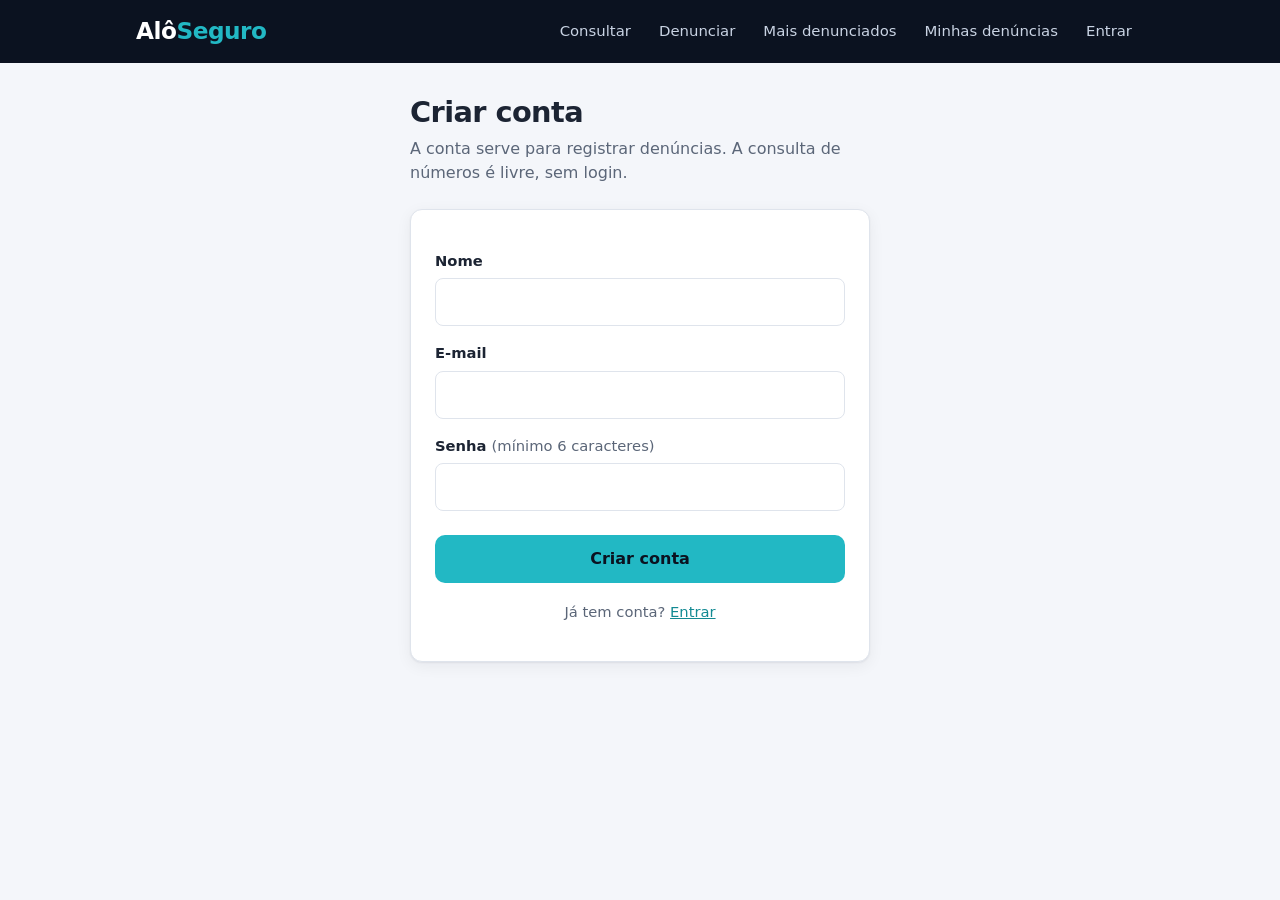
==== backend/src/main/resources/static/cadastro.html @ fbc8bd16 "Estrutura inicial do projeto AlôSeguro Estrutura inicial do projeto AlôSeguro (API, site, app Androi" ====
<!doctype html>
<html lang="pt-BR">
<head>
    <meta charset="utf-8">
    <meta name="viewport" content="width=device-width, initial-scale=1">
    <title>AlôSeguro — Criar conta</title>
    <link rel="stylesheet" href="css/estilo.css">
</head>
<body>
<header id="topo"></header>

<main>
    <div class="estreito">
        <h1>Criar conta</h1>
        <p class="subtitulo">A conta serve para registrar denúncias. A consulta de números é livre, sem login.</p>

        <form class="cartao" id="form-cadastro" novalidate>
            <label for="nome">Nome</label>
            <input id="nome" autocomplete="name" maxlength="100" required>

            <label for="email">E-mail</label>
            <input id="email" type="email" autocomplete="email" maxlength="150" required>

            <label for="senha">Senha <span class="opcional">(mínimo 6 caracteres)</span></label>
            <input id="senha" type="password" autocomplete="new-password" minlength="6" maxlength="72" required>

            <div id="aviso" class="aviso" hidden></div>

            <button class="botao largo" type="submit" id="botao">Criar conta</button>

            <p class="rodape-form">Já tem conta? <a href="entrar.html">Entrar</a></p>
        </form>
    </div>
</main>

<script src="js/app.js"></script>
<script>
    document.getElementById('form-cadastro').addEventListener('submit', async evento => {
        evento.preventDefault();
        const aviso = document.getElementById('aviso');
        const botao = document.getElementById('botao');
        aviso.hidden = true;
        botao.disabled = true;

        try {
            const resposta = await chamarApi('/auth/cadastro', {
                method: 'POST',
                body: JSON.stringify({
                    nome: document.getElementById('nome').value,
                    email: document.getElementById('email').value,
                    senha: document.getElementById('senha').value
                })
            });
            Sessao.salvar(resposta);
            location.href = parametro('voltar') || 'index.html';
        } catch (erro) {
            mostrarErro(aviso, erro);
            botao.disabled = false;
        }
    });
</script>
</body>
</html>
---- backend/src/main/resources/static/css/estilo.css ----
:root {
    --azul-escuro: #0b1220;
    --azul-medio: #16233b;
    --ciano: #22b8c4;
    --ciano-escuro: #138a93;
    --texto: #1c2433;
    --texto-suave: #5b6678;
    --borda: #dfe4ec;
    --fundo: #f4f6fa;
    --branco: #ffffff;

    --risco-sem: #64748b;
    --risco-baixo: #1f9d55;
    --risco-atencao: #d98a00;
    --risco-alto: #d6453d;
    --risco-oficial: #2f6fd6;

    --raio: 12px;
    --sombra: 0 1px 2px rgba(16, 24, 40, .06), 0 4px 16px rgba(16, 24, 40, .06);
}

* { box-sizing: border-box; }

body {
    margin: 0;
    font-family: system-ui, -apple-system, "Segoe UI", Roboto, "Helvetica Neue", Arial, sans-serif;
    color: var(--texto);
    background: var(--fundo);
    line-height: 1.5;
}

a { color: var(--ciano-escuro); }

/* ---------------------------------------------------------------- topo */

.topo {
    background: var(--azul-escuro);
    color: var(--branco);
}

.topo-conteudo {
    max-width: 1040px;
    margin: 0 auto;
    padding: 14px 16px;
    display: flex;
    align-items: center;
    justify-content: space-between;
    gap: 16px;
    flex-wrap: wrap;
}

.logo {
    font-size: 1.45rem;
    font-weight: 800;
    letter-spacing: -.02em;
    color: var(--branco);
    text-decoration: none;
}

.logo span { color: var(--ciano); }

.menu {
    display: flex;
    gap: 4px;
    flex-wrap: wrap;
    align-items: center;
}

.menu a, .menu button {
    color: #c9d3e3;
    text-decoration: none;
    font: inherit;
    font-size: .93rem;
    padding: 6px 12px;
    border-radius: 8px;
    background: none;
    border: none;
    cursor: pointer;
}

.menu a:hover, .menu button:hover { background: var(--azul-medio); color: var(--branco); }
.menu a.ativo { color: var(--branco); background: var(--azul-medio); }
.menu .usuario { color: #8fa0bb; font-size: .85rem; padding: 6px 4px 6px 12px; }

/* ---------------------------------------------------------------- estrutura */

main {
    max-width: 1040px;
    margin: 0 auto;
    padding: 32px 16px 64px;
}

.estreito { max-width: 460px; margin: 0 auto; }
.medio { max-width: 720px; margin: 0 auto; }

h1 { font-size: 1.8rem; line-height: 1.2; margin: 0 0 8px; letter-spacing: -.02em; }
h2 { font-size: 1.2rem; margin: 0 0 12px; }
.subtitulo { color: var(--texto-suave); margin: 0 0 24px; }

.cartao {
    background: var(--branco);
    border: 1px solid var(--borda);
    border-radius: var(--raio);
    box-shadow: var(--sombra);
    padding: 24px;
}

/* ---------------------------------------------------------------- hero da consulta */

.hero {
    background: linear-gradient(160deg, var(--azul-escuro), #13284a);
    color: var(--branco);
    border-radius: 16px;
    padding: 40px 32px;
    margin-bottom: 28px;
}

.hero h1 { font-size: 2.1rem; max-width: 620px; }
.hero p { color: #b8c4d8; max-width: 560px; margin: 0 0 24px; }

.busca {
    display: flex;
    gap: 10px;
    max-width: 560px;
}

.busca input {
    flex: 1;
    min-width: 0;
    font-size: 1.15rem;
    padding: 14px 16px;
    border-radius: 10px;
    border: 2px solid transparent;
    outline: none;
}

.busca input:focus { border-color: var(--ciano); }

.exemplos { font-size: .85rem; color: #8fa0bb; margin-top: 12px; }
.exemplos button {
    background: rgba(255, 255, 255, .08);
    color: #d8e1ef;
    border: 1px solid rgba(255, 255, 255, .15);
    border-radius: 20px;
    padding: 3px 10px;
    margin: 4px 4px 0 0;
    font: inherit;
    font-size: .82rem;
    cursor: pointer;
}
.exemplos button:hover { background: rgba(255, 255, 255, .16); }

/* ---------------------------------------------------------------- formulários */

label { display: block; font-weight: 600; font-size: .92rem; margin: 16px 0 6px; }
label .opcional { font-weight: 400; color: var(--texto-suave); }

input, select, textarea {
    width: 100%;
    font: inherit;
    padding: 11px 12px;
    border: 1px solid var(--borda);
    border-radius: 8px;
    background: var(--branco);
    color: var(--texto);
}

input:focus, select:focus, textarea:focus {
    outline: 2px solid var(--ciano);
    outline-offset: -1px;
    border-color: transparent;
}

textarea { resize: vertical; min-height: 96px; }

.botao {
    display: inline-block;
    background: var(--ciano);
    color: var(--azul-escuro);
    font: inherit;
    font-weight: 700;
    border: none;
    border-radius: 10px;
    padding: 12px 22px;
    cursor: pointer;
    text-decoration: none;
    white-space: nowrap;
}

.botao:hover { background: #3ccbd6; }
.botao:disabled { opacity: .6; cursor: wait; }
.botao.largo { width: 100%; margin-top: 24px; }
.botao.secundario { background: var(--azul-escuro); color: var(--branco); }
.botao.secundario:hover { background: var(--azul-medio); }

.rodape-form { text-align: center; margin-top: 18px; font-size: .92rem; color: var(--texto-suave); }

.aviso {
    border-radius: 8px;
    padding: 12px 14px;
    margin-top: 16px;
    font-size: .93rem;
}
.aviso.erro { background: #fdecea; color: #a1281f; }
.aviso.sucesso { background: #e7f6ee; color: #146b3a; }
.aviso[hidden] { display: none; }
.aviso ul { margin: 6px 0 0; padding-left: 18px; }

/* ---------------------------------------------------------------- resultado da consulta */

.resultado { margin-bottom: 28px; }
.resultado[hidden] { display: none; }

.resultado-topo {
    display: flex;
    justify-content: space-between;
    align-items: flex-start;
    gap: 16px;
    flex-wrap: wrap;
}

.numero-consultado { font-size: 1.6rem; font-weight: 800; letter-spacing: -.01em; }
.tipo-linha { color: var(--texto-suave); font-size: .9rem; }

.selo {
    display: inline-block;
    font-weight: 800;
    font-size: .85rem;
    letter-spacing: .04em;
    text-transform: uppercase;
    padding: 6px 14px;
    border-radius: 20px;
    color: var(--branco);
}

.nivel-SEM_REGISTROS { --cor-nivel: var(--risco-sem); }
.nivel-BAIXO { --cor-nivel: var(--risco-baixo); }
.nivel-ATENCAO { --cor-nivel: var(--risco-atencao); }
.nivel-ALTO { --cor-nivel: var(--risco-alto); }
.nivel-CENTRAL_OFICIAL { --cor-nivel: var(--risco-oficial); }

.resultado.cartao { border-top: 5px solid var(--cor-nivel); }
.selo { background: var(--cor-nivel); }

.barra-score { margin: 20px 0 6px; }
.barra-score .trilho { height: 10px; background: #e9edf3; border-radius: 6px; overflow: hidden; }
.barra-score .preenchido { height: 100%; background: var(--cor-nivel); border-radius: 6px; transition: width .5s ease; }
.barra-score .legenda { display: flex; justify-content: space-between; font-size: .82rem; color: var(--texto-suave); margin-top: 4px; }

.mensagem-risco { font-size: 1.05rem; font-weight: 600; margin: 16px 0; }

.motivos { margin: 0; padding-left: 20px; color: var(--texto-suave); }
.motivos li { margin-bottom: 4px; }

.numeros-resumo {
    display: grid;
    grid-template-columns: repeat(3, 1fr);
    gap: 12px;
    margin-top: 20px;
}

.numeros-resumo div { background: var(--fundo); border-radius: 8px; padding: 12px; text-align: center; }
.numeros-resumo strong { display: block; font-size: 1.5rem; }
.numeros-resumo span { font-size: .8rem; color: var(--texto-suave); }

.acoes-resultado { margin-top: 20px; display: flex; gap: 10px; flex-wrap: wrap; }

/* ---------------------------------------------------------------- dicas */

.dicas { display: grid; grid-template-columns: repeat(3, 1fr); gap: 16px; }
.dicas .cartao { padding: 20px; }
.dicas h3 { font-size: 1rem; margin: 0 0 6px; }
.dicas p { margin: 0; color: var(--texto-suave); font-size: .93rem; }
.dicas .icone { font-size: 1.4rem; margin-bottom: 6px; }

/* ---------------------------------------------------------------- tabelas e listas */

.tabela { width: 100%; border-collapse: collapse; }
.tabela th, .tabela td { text-align: left; padding: 12px 10px; border-bottom: 1px solid var(--borda); }
.tabela th { font-size: .8rem; text-transform: uppercase; letter-spacing: .04em; color: var(--texto-suave); }
.tabela td.posicao { font-weight: 800; color: var(--ciano-escuro); width: 40px; }
.tabela .total { font-weight: 700; }

.lista-denuncias { list-style: none; margin: 0; padding: 0; }
.lista-denuncias li { border-bottom: 1px solid var(--borda); padding: 16px 0; }
.lista-denuncias li:last-child { border-bottom: none; }
.lista-denuncias .linha1 { display: flex; justify-content: space-between; gap: 12px; flex-wrap: wrap; }
.lista-denuncias .num { font-weight: 700; }
.lista-denuncias .data { color: var(--texto-suave); font-size: .85rem; }
.lista-denuncias .etiqueta {
    display: inline-block; background: #e6f6f8; color: var(--ciano-escuro);
    font-size: .8rem; font-weight: 600; padding: 2px 10px; border-radius: 12px; margin: 6px 6px 0 0;
}
.lista-denuncias p { margin: 6px 0 0; color: var(--texto-suave); font-size: .93rem; }

.vazio { text-align: center; color: var(--texto-suave); padding: 24px 0; }

.rodape-site { text-align: center; font-size: .8rem; color: var(--texto-suave); padding: 0 16px 32px; }

/* ---------------------------------------------------------------- celular */

@media (max-width: 720px) {
    .hero { padding: 28px 20px; }
    .hero h1 { font-size: 1.6rem; }
    .busca { flex-direction: column; }
    .dicas { grid-template-columns: 1fr; }
    .numeros-resumo { grid-template-columns: 1fr 1fr 1fr; gap: 8px; }
    .numeros-resumo strong { font-size: 1.2rem; }
    .cartao { padding: 18px; }
}
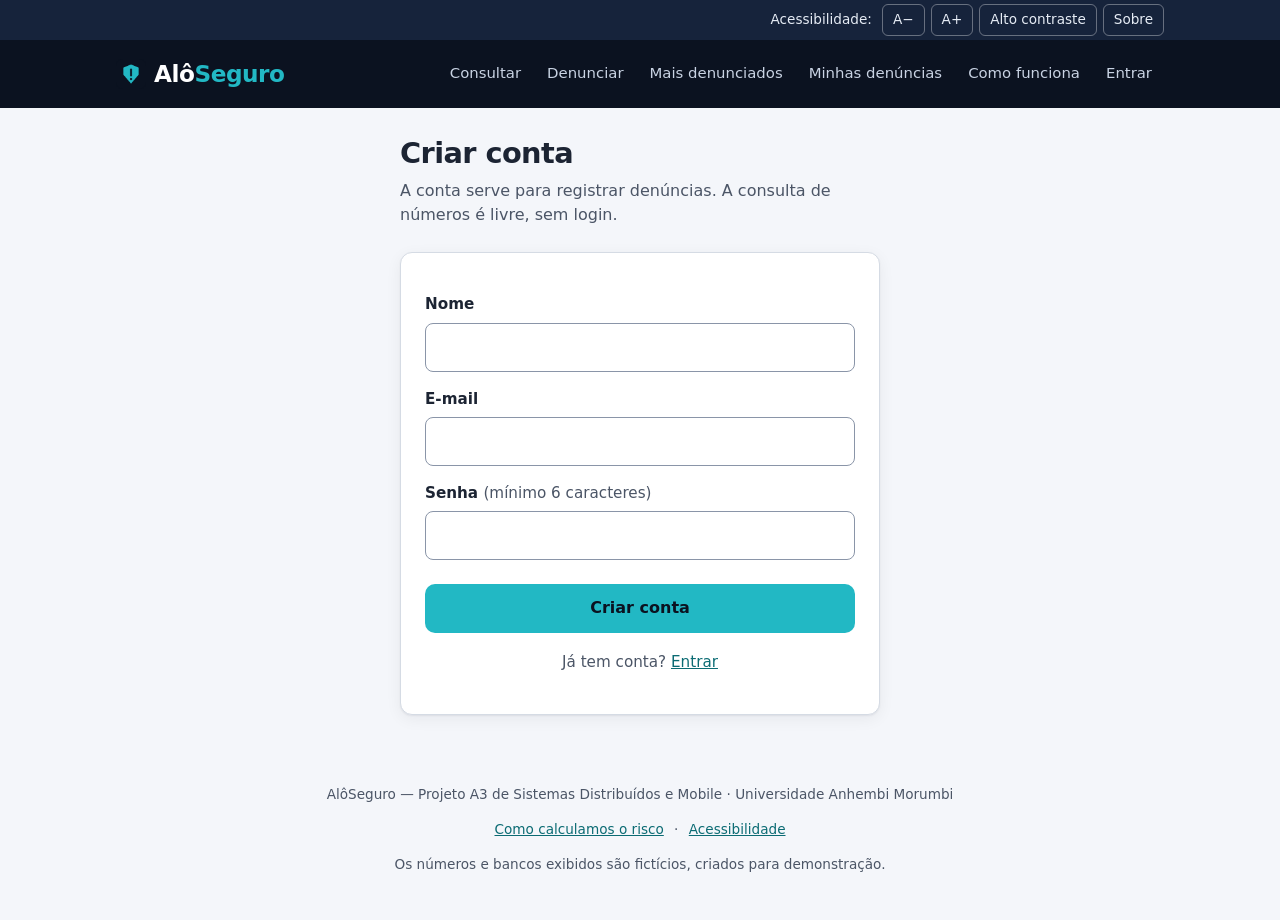
==== commit 0dacb3e1: "Ajuste no Back Ajuste no Back" ====
--- a/backend/src/main/resources/static/cadastro.html
+++ b/backend/src/main/resources/static/cadastro.html
@@ -4,12 +4,15 @@
     <meta charset="utf-8">
     <meta name="viewport" content="width=device-width, initial-scale=1">
     <title>AlôSeguro — Criar conta</title>
+    <meta name="theme-color" content="#0b1220">
+    <link rel="manifest" href="manifest.json">
+    <link rel="icon" href="icones/icone-192.png">
     <link rel="stylesheet" href="css/estilo.css">
 </head>
 <body>
 <header id="topo"></header>
 
-<main>
+<main id="conteudo" tabindex="-1">
     <div class="estreito">
         <h1>Criar conta</h1>
         <p class="subtitulo">A conta serve para registrar denúncias. A consulta de números é livre, sem login.</p>
@@ -32,6 +35,8 @@
         </form>
     </div>
 </main>
+
+<footer id="rodape"></footer>
 
 <script src="js/app.js"></script>
 <script>
--- a/backend/src/main/resources/static/css/estilo.css
+++ b/backend/src/main/resources/static/css/estilo.css
@@ -1,100 +1,207 @@
+/*
+ * AlôSeguro — estilos do site
+ * Paleta com contraste verificado (WCAG 2.1 nível AA: no mínimo 4,5:1 para texto).
+ * Os tamanhos usam rem: o botão "A+" aumenta a fonte da raiz e o site inteiro acompanha.
+ */
 :root {
-    --azul-escuro: #0b1220;
+    --azul-escuro: #0b1220;      /* confiança, institucional */
     --azul-medio: #16233b;
-    --ciano: #22b8c4;
-    --ciano-escuro: #138a93;
-    --texto: #1c2433;
-    --texto-suave: #5b6678;
-    --borda: #dfe4ec;
+    --ciano: #22b8c4;            /* ação e destaque (sempre sobre azul-escuro ou com texto escuro) */
+    --link: #0b6b73;             /* ciano escurecido para texto sobre branco: 6,2:1 */
+    --texto: #1c2433;            /* 15,6:1 sobre branco */
+    --texto-suave: #4b5566;      /* 7,5:1 sobre branco */
+    --borda: #d5dbe4;
     --fundo: #f4f6fa;
     --branco: #ffffff;
-
-    --risco-sem: #64748b;
-    --risco-baixo: #1f9d55;
-    --risco-atencao: #d98a00;
-    --risco-alto: #d6453d;
-    --risco-oficial: #2f6fd6;
+    --foco: #ffb000;
+
+    /* níveis de risco: todos com texto branco acima de 5:1 */
+    --risco-sem: #586377;
+    --risco-baixo: #157a43;
+    --risco-atencao: #9a5b00;
+    --risco-alto: #c0352d;
+    --risco-oficial: #2559b8;
 
     --raio: 12px;
     --sombra: 0 1px 2px rgba(16, 24, 40, .06), 0 4px 16px rgba(16, 24, 40, .06);
 }
 
+/* ------------------------------------------------------------------ alto contraste */
+html.alto-contraste {
+    --azul-escuro: #000000;
+    --azul-medio: #1a1a1a;
+    --ciano: #ffd400;
+    --link: #ffd400;
+    --texto: #ffffff;
+    --texto-suave: #ffffff;
+    --borda: #ffffff;
+    --fundo: #000000;
+    --branco: #000000;
+    --risco-sem: #000000;
+    --risco-baixo: #000000;
+    --risco-atencao: #000000;
+    --risco-alto: #000000;
+    --risco-oficial: #000000;
+    --sombra: none;
+}
+html.alto-contraste .selo, html.alto-contraste .barra .preenchido { border: 2px solid #ffffff; }
+html.alto-contraste .barra .preenchido { background: #ffd400 !important; }
+html.alto-contraste .hero, html.alto-contraste .topo { border-bottom: 2px solid #ffffff; }
+html.alto-contraste .botao { color: #000000; }
+html.alto-contraste .botao.secundario { background: #000000; color: #ffd400; border: 2px solid #ffd400; }
+html.alto-contraste img.ilustracao { filter: grayscale(1) contrast(1.4); }
+
 * { box-sizing: border-box; }
+
+html { font-size: 100%; }
+html.fonte-1 { font-size: 112.5%; }
+html.fonte-2 { font-size: 125%; }
+html.fonte-3 { font-size: 137.5%; }
 
 body {
     margin: 0;
     font-family: system-ui, -apple-system, "Segoe UI", Roboto, "Helvetica Neue", Arial, sans-serif;
     color: var(--texto);
     background: var(--fundo);
-    line-height: 1.5;
-}
-
-a { color: var(--ciano-escuro); }
-
-/* ---------------------------------------------------------------- topo */
-
-.topo {
-    background: var(--azul-escuro);
-    color: var(--branco);
-}
-
+    line-height: 1.55;
+    -webkit-text-size-adjust: 100%;
+}
+
+a { color: var(--link); }
+
+/* Foco sempre visível para quem navega pelo teclado */
+:focus-visible {
+    outline: 3px solid var(--foco);
+    outline-offset: 2px;
+    border-radius: 4px;
+}
+
+.pular-conteudo {
+    position: absolute;
+    left: 8px;
+    top: -60px;
+    z-index: 100;
+    background: var(--foco);
+    color: #000;
+    padding: 10px 16px;
+    border-radius: 8px;
+    font-weight: 700;
+    text-decoration: none;
+}
+.pular-conteudo:focus { top: 8px; }
+
+/* regiões que recebem foco só por script (não são clicáveis) não precisam de contorno */
+[tabindex="-1"]:focus { outline: none; }
+
+.sr-only {
+    position: absolute !important;
+    width: 1px; height: 1px;
+    padding: 0; margin: -1px;
+    overflow: hidden; clip: rect(0, 0, 0, 0);
+    white-space: nowrap; border: 0;
+}
+
+@media (prefers-reduced-motion: reduce) {
+    *, *::before, *::after { transition: none !important; animation: none !important; scroll-behavior: auto !important; }
+}
+
+/* ------------------------------------------------------------------ barra de acessibilidade */
+.barra-acessibilidade {
+    background: var(--azul-medio);
+    color: #e6ecf5;
+    font-size: .85rem;
+}
+.barra-acessibilidade .conteudo {
+    max-width: 1080px;
+    margin: 0 auto;
+    padding: 4px 16px;
+    display: flex;
+    justify-content: flex-end;
+    align-items: center;
+    gap: 6px;
+    flex-wrap: wrap;
+}
+.barra-acessibilidade span { margin-right: 4px; }
+.barra-acessibilidade button, .barra-acessibilidade a {
+    background: transparent;
+    color: #e6ecf5;
+    border: 1px solid rgba(255, 255, 255, .35);
+    border-radius: 6px;
+    padding: 2px 10px;
+    font: inherit;
+    cursor: pointer;
+    min-height: 32px;
+    text-decoration: none;
+    display: inline-flex;
+    align-items: center;
+}
+.barra-acessibilidade button[aria-pressed="true"] { background: var(--ciano); color: #000; border-color: var(--ciano); }
+
+/* ------------------------------------------------------------------ topo */
+.topo { background: var(--azul-escuro); color: #ffffff; }
 .topo-conteudo {
-    max-width: 1040px;
+    max-width: 1080px;
     margin: 0 auto;
-    padding: 14px 16px;
+    padding: 12px 16px;
     display: flex;
     align-items: center;
     justify-content: space-between;
     gap: 16px;
-    flex-wrap: wrap;
-}
-
+}
 .logo {
     font-size: 1.45rem;
     font-weight: 800;
     letter-spacing: -.02em;
-    color: var(--branco);
+    color: #ffffff;
     text-decoration: none;
-}
-
-.logo span { color: var(--ciano); }
-
-.menu {
-    display: flex;
-    gap: 4px;
-    flex-wrap: wrap;
-    align-items: center;
-}
-
+    display: inline-flex;
+    align-items: center;
+    gap: 8px;
+}
+.logo img { width: 30px; height: 30px; }
+.logo .marca { color: #ffffff; }
+.logo .marca span { color: var(--ciano); }
+
+.menu { display: flex; gap: 2px; align-items: center; flex-wrap: wrap; }
 .menu a, .menu button {
     color: #c9d3e3;
     text-decoration: none;
     font: inherit;
     font-size: .93rem;
-    padding: 6px 12px;
+    padding: 8px 12px;
     border-radius: 8px;
     background: none;
     border: none;
     cursor: pointer;
-}
-
-.menu a:hover, .menu button:hover { background: var(--azul-medio); color: var(--branco); }
-.menu a.ativo { color: var(--branco); background: var(--azul-medio); }
-.menu .usuario { color: #8fa0bb; font-size: .85rem; padding: 6px 4px 6px 12px; }
-
-/* ---------------------------------------------------------------- estrutura */
-
-main {
-    max-width: 1040px;
-    margin: 0 auto;
-    padding: 32px 16px 64px;
-}
-
-.estreito { max-width: 460px; margin: 0 auto; }
-.medio { max-width: 720px; margin: 0 auto; }
+    min-height: 44px;
+    display: inline-flex;
+    align-items: center;
+}
+.menu a:hover, .menu button:hover { background: var(--azul-medio); color: #ffffff; }
+.menu a[aria-current="page"] { color: #ffffff; background: var(--azul-medio); box-shadow: inset 0 -3px 0 var(--ciano); }
+.menu .usuario { color: #b9c5d8; font-size: .85rem; padding: 8px 4px 8px 12px; }
+
+.botao-menu {
+    display: none;
+    background: none;
+    border: 1px solid rgba(255, 255, 255, .35);
+    color: #ffffff;
+    border-radius: 8px;
+    min-width: 48px;
+    min-height: 44px;
+    font: inherit;
+    font-size: 1.1rem;
+    cursor: pointer;
+}
+
+/* ------------------------------------------------------------------ estrutura */
+main { max-width: 1080px; margin: 0 auto; padding: 28px 16px 56px; }
+.estreito { max-width: 480px; margin: 0 auto; }
+.medio { max-width: 760px; margin: 0 auto; }
 
 h1 { font-size: 1.8rem; line-height: 1.2; margin: 0 0 8px; letter-spacing: -.02em; }
-h2 { font-size: 1.2rem; margin: 0 0 12px; }
+h2 { font-size: 1.25rem; margin: 0 0 12px; }
+h3, .h3 { font-size: 1.05rem; margin: 0 0 6px; }
 .subtitulo { color: var(--texto-suave); margin: 0 0 24px; }
 
 .cartao {
@@ -104,26 +211,32 @@
     box-shadow: var(--sombra);
     padding: 24px;
 }
-
-/* ---------------------------------------------------------------- hero da consulta */
-
+.cartao + .cartao { margin-top: 20px; }
+.secao { margin-top: 28px; }
+
+.aviso-ficticio {
+    background: #fff4d6;
+    color: #5c4200;
+    border: 1px solid #f0d58a;
+    border-radius: 8px;
+    padding: 10px 14px;
+    font-size: .88rem;
+    margin-bottom: 20px;
+}
+html.alto-contraste .aviso-ficticio { background: #000; color: #fff; border-color: #fff; }
+
+/* ------------------------------------------------------------------ hero */
 .hero {
     background: linear-gradient(160deg, var(--azul-escuro), #13284a);
-    color: var(--branco);
+    color: #ffffff;
     border-radius: 16px;
-    padding: 40px 32px;
-    margin-bottom: 28px;
-}
-
-.hero h1 { font-size: 2.1rem; max-width: 620px; }
-.hero p { color: #b8c4d8; max-width: 560px; margin: 0 0 24px; }
-
-.busca {
-    display: flex;
-    gap: 10px;
-    max-width: 560px;
-}
-
+    padding: 36px 32px;
+    margin-bottom: 24px;
+}
+.hero h1 { font-size: 2.1rem; max-width: 640px; }
+.hero p { color: #c3cee0; max-width: 580px; margin: 0 0 22px; }
+
+.busca { display: flex; gap: 10px; max-width: 600px; }
 .busca input {
     flex: 1;
     min-width: 0;
@@ -131,50 +244,54 @@
     padding: 14px 16px;
     border-radius: 10px;
     border: 2px solid transparent;
-    outline: none;
-}
-
-.busca input:focus { border-color: var(--ciano); }
-
-.exemplos { font-size: .85rem; color: #8fa0bb; margin-top: 12px; }
+    color: #1c2433;
+    background: #ffffff;
+}
+.busca input:focus { border-color: var(--ciano); outline: 3px solid var(--foco); }
+
+.exemplos { font-size: .85rem; color: #c3cee0; margin-top: 12px; }
 .exemplos button {
     background: rgba(255, 255, 255, .08);
-    color: #d8e1ef;
-    border: 1px solid rgba(255, 255, 255, .15);
+    color: #e6ecf5;
+    border: 1px solid rgba(255, 255, 255, .25);
     border-radius: 20px;
-    padding: 3px 10px;
-    margin: 4px 4px 0 0;
+    padding: 6px 12px;
+    margin: 6px 6px 0 0;
     font: inherit;
     font-size: .82rem;
     cursor: pointer;
-}
-.exemplos button:hover { background: rgba(255, 255, 255, .16); }
-
-/* ---------------------------------------------------------------- formulários */
-
-label { display: block; font-weight: 600; font-size: .92rem; margin: 16px 0 6px; }
+    min-height: 36px;
+}
+.exemplos button:hover { background: rgba(255, 255, 255, .18); }
+
+.numeros-hero { display: flex; gap: 28px; margin-top: 24px; flex-wrap: wrap; }
+.numeros-hero div strong { display: block; font-size: 1.5rem; color: var(--ciano); }
+.numeros-hero div span { font-size: .82rem; color: #c3cee0; }
+
+/* ------------------------------------------------------------------ formulários */
+label { display: block; font-weight: 600; font-size: .95rem; margin: 16px 0 6px; }
 label .opcional { font-weight: 400; color: var(--texto-suave); }
+.ajuda { display: block; font-size: .85rem; color: var(--texto-suave); margin-top: 4px; }
 
 input, select, textarea {
     width: 100%;
     font: inherit;
     padding: 11px 12px;
-    border: 1px solid var(--borda);
+    border: 1px solid #8a95a8;
     border-radius: 8px;
     background: var(--branco);
     color: var(--texto);
-}
-
-input:focus, select:focus, textarea:focus {
-    outline: 2px solid var(--ciano);
-    outline-offset: -1px;
-    border-color: transparent;
-}
-
-textarea { resize: vertical; min-height: 96px; }
+    min-height: 44px;
+}
+input:focus, select:focus, textarea:focus { outline: 3px solid var(--foco); outline-offset: 0; border-color: var(--azul-escuro); }
+input[aria-invalid="true"] { border: 2px solid var(--risco-alto); }
+textarea { resize: vertical; min-height: 110px; }
 
 .botao {
-    display: inline-block;
+    display: inline-flex;
+    align-items: center;
+    justify-content: center;
+    gap: 8px;
     background: var(--ciano);
     color: var(--azul-escuro);
     font: inherit;
@@ -182,129 +299,198 @@
     border: none;
     border-radius: 10px;
     padding: 12px 22px;
+    min-height: 48px;
     cursor: pointer;
     text-decoration: none;
     white-space: nowrap;
 }
-
-.botao:hover { background: #3ccbd6; }
+.botao:hover { filter: brightness(1.08); }
 .botao:disabled { opacity: .6; cursor: wait; }
 .botao.largo { width: 100%; margin-top: 24px; }
-.botao.secundario { background: var(--azul-escuro); color: var(--branco); }
-.botao.secundario:hover { background: var(--azul-medio); }
-
-.rodape-form { text-align: center; margin-top: 18px; font-size: .92rem; color: var(--texto-suave); }
-
-.aviso {
-    border-radius: 8px;
-    padding: 12px 14px;
-    margin-top: 16px;
-    font-size: .93rem;
-}
-.aviso.erro { background: #fdecea; color: #a1281f; }
-.aviso.sucesso { background: #e7f6ee; color: #146b3a; }
+.botao.secundario { background: var(--azul-escuro); color: #ffffff; }
+.botao.perigo { background: var(--risco-alto); color: #ffffff; }
+.botao.leve { background: transparent; color: var(--link); border: 1px solid var(--borda); }
+
+.rodape-form { text-align: center; margin-top: 18px; font-size: .95rem; color: var(--texto-suave); }
+
+.aviso { border-radius: 8px; padding: 12px 14px; margin-top: 16px; font-size: .95rem; }
+.aviso.erro { background: #fdecea; color: #8f1f17; border: 1px solid #f3b8b2; }
+.aviso.sucesso { background: #e7f6ee; color: #0f5a32; border: 1px solid #a8dcbe; }
 .aviso[hidden] { display: none; }
 .aviso ul { margin: 6px 0 0; padding-left: 18px; }
-
-/* ---------------------------------------------------------------- resultado da consulta */
-
-.resultado { margin-bottom: 28px; }
+html.alto-contraste .aviso { background: #000; color: #fff; border: 2px solid #fff; }
+
+/* ------------------------------------------------------------------ resultado */
 .resultado[hidden] { display: none; }
-
-.resultado-topo {
-    display: flex;
-    justify-content: space-between;
-    align-items: flex-start;
-    gap: 16px;
-    flex-wrap: wrap;
-}
-
-.numero-consultado { font-size: 1.6rem; font-weight: 800; letter-spacing: -.01em; }
-.tipo-linha { color: var(--texto-suave); font-size: .9rem; }
-
-.selo {
-    display: inline-block;
-    font-weight: 800;
-    font-size: .85rem;
-    letter-spacing: .04em;
-    text-transform: uppercase;
-    padding: 6px 14px;
-    border-radius: 20px;
-    color: var(--branco);
-}
-
 .nivel-SEM_REGISTROS { --cor-nivel: var(--risco-sem); }
 .nivel-BAIXO { --cor-nivel: var(--risco-baixo); }
 .nivel-ATENCAO { --cor-nivel: var(--risco-atencao); }
 .nivel-ALTO { --cor-nivel: var(--risco-alto); }
 .nivel-CENTRAL_OFICIAL { --cor-nivel: var(--risco-oficial); }
 
-.resultado.cartao { border-top: 5px solid var(--cor-nivel); }
-.selo { background: var(--cor-nivel); }
-
-.barra-score { margin: 20px 0 6px; }
-.barra-score .trilho { height: 10px; background: #e9edf3; border-radius: 6px; overflow: hidden; }
-.barra-score .preenchido { height: 100%; background: var(--cor-nivel); border-radius: 6px; transition: width .5s ease; }
-.barra-score .legenda { display: flex; justify-content: space-between; font-size: .82rem; color: var(--texto-suave); margin-top: 4px; }
-
-.mensagem-risco { font-size: 1.05rem; font-weight: 600; margin: 16px 0; }
-
-.motivos { margin: 0; padding-left: 20px; color: var(--texto-suave); }
-.motivos li { margin-bottom: 4px; }
-
-.numeros-resumo {
+.resultado.cartao { border-top: 6px solid var(--cor-nivel); }
+.resultado-topo { display: flex; justify-content: space-between; align-items: flex-start; gap: 16px; flex-wrap: wrap; }
+.numero-consultado { font-size: 1.7rem; font-weight: 800; letter-spacing: -.01em; }
+.tipo-linha { color: var(--texto-suave); font-size: .92rem; }
+
+.selo {
+    display: inline-flex;
+    align-items: center;
+    gap: 6px;
+    font-weight: 800;
+    font-size: .9rem;
+    letter-spacing: .03em;
+    text-transform: uppercase;
+    padding: 6px 14px;
+    border-radius: 20px;
+    color: #ffffff;
+    background: var(--cor-nivel);
+}
+
+.placar { display: grid; grid-template-columns: auto 1fr; gap: 6px 20px; align-items: center; margin: 22px 0 6px; }
+.placar .nota { font-size: 2.6rem; font-weight: 800; line-height: 1; color: var(--cor-nivel); }
+html.alto-contraste .placar .nota { color: #ffd400; }
+.placar .nota small { font-size: 1rem; color: var(--texto-suave); font-weight: 600; }
+.barra { height: 12px; background: #e3e8ef; border-radius: 6px; overflow: hidden; }
+.barra .preenchido { height: 100%; background: var(--cor-nivel); border-radius: 6px; transition: width .6s ease; }
+.confianca { font-size: .88rem; color: var(--texto-suave); grid-column: 2; }
+
+.mensagem-risco { font-size: 1.08rem; font-weight: 600; margin: 16px 0 6px; }
+
+.resumo-numeros { display: grid; grid-template-columns: repeat(3, 1fr); gap: 12px; margin-top: 20px; }
+.resumo-numeros div { background: var(--fundo); border-radius: 8px; padding: 12px; text-align: center; }
+.resumo-numeros strong { display: block; font-size: 1.5rem; }
+.resumo-numeros span { font-size: .82rem; color: var(--texto-suave); }
+
+/* fatores do motor */
+.fatores { list-style: none; margin: 0; padding: 0; }
+.fatores li {
     display: grid;
-    grid-template-columns: repeat(3, 1fr);
-    gap: 12px;
-    margin-top: 20px;
-}
-
-.numeros-resumo div { background: var(--fundo); border-radius: 8px; padding: 12px; text-align: center; }
-.numeros-resumo strong { display: block; font-size: 1.5rem; }
-.numeros-resumo span { font-size: .8rem; color: var(--texto-suave); }
-
+    grid-template-columns: 1fr auto;
+    gap: 4px 16px;
+    padding: 14px 0;
+    border-bottom: 1px solid var(--borda);
+}
+.fatores li:last-child { border-bottom: none; }
+.fatores .nome { font-weight: 700; }
+.fatores .pontos { font-weight: 800; white-space: nowrap; }
+.fatores .pontos small { color: var(--texto-suave); font-weight: 600; }
+.fatores .explicacao { grid-column: 1 / -1; color: var(--texto-suave); font-size: .92rem; }
+.fatores .barra { grid-column: 1 / -1; height: 8px; }
+.fatores .barra .preenchido { background: var(--cor-nivel, var(--azul-escuro)); }
+.fatores li.zerado .nome, .fatores li.zerado .pontos { color: var(--texto-suave); }
+
+/* tópicos (tags) */
+.etiquetas { display: flex; flex-wrap: wrap; gap: 8px; margin: 0; padding: 0; list-style: none; }
+.etiqueta {
+    display: inline-flex;
+    align-items: center;
+    gap: 6px;
+    background: #e3f3f5;
+    color: #0a4f55;
+    font-size: .88rem;
+    font-weight: 600;
+    padding: 6px 12px;
+    border-radius: 16px;
+    border: 1px solid #b8e0e4;
+}
+.etiqueta.grave { background: #fbe9e7; color: #8f1f17; border-color: #f3b8b2; }
+.etiqueta .qtd { background: rgba(0, 0, 0, .08); border-radius: 10px; padding: 0 7px; font-size: .8rem; }
+html.alto-contraste .etiqueta { background: #000; color: #fff; border-color: #fff; }
+
+.relatos { list-style: none; margin: 0; padding: 0; }
+.relatos li { border-left: 4px solid var(--borda); padding: 6px 0 6px 14px; margin-bottom: 14px; }
+.relatos blockquote { margin: 0 0 6px; font-style: italic; }
+.relatos .meta { font-size: .82rem; color: var(--texto-suave); }
+
+.duas-colunas { display: grid; grid-template-columns: 1fr 1fr; gap: 20px; margin-top: 20px; }
 .acoes-resultado { margin-top: 20px; display: flex; gap: 10px; flex-wrap: wrap; }
 
-/* ---------------------------------------------------------------- dicas */
-
-.dicas { display: grid; grid-template-columns: repeat(3, 1fr); gap: 16px; }
-.dicas .cartao { padding: 20px; }
-.dicas h3 { font-size: 1rem; margin: 0 0 6px; }
-.dicas p { margin: 0; color: var(--texto-suave); font-size: .93rem; }
-.dicas .icone { font-size: 1.4rem; margin-bottom: 6px; }
-
-/* ---------------------------------------------------------------- tabelas e listas */
-
+/* dicas */
+.dicas { display: grid; grid-template-columns: repeat(3, 1fr); gap: 16px; margin-top: 24px; }
+.dicas .cartao { padding: 20px; margin: 0; }
+.dicas p { margin: 0; color: var(--texto-suave); font-size: .95rem; }
+.dicas .icone { font-size: 1.5rem; margin-bottom: 6px; }
+
+/* ------------------------------------------------------------------ tabelas e listas */
+.tabela-rolagem { overflow-x: auto; }
 .tabela { width: 100%; border-collapse: collapse; }
-.tabela th, .tabela td { text-align: left; padding: 12px 10px; border-bottom: 1px solid var(--borda); }
-.tabela th { font-size: .8rem; text-transform: uppercase; letter-spacing: .04em; color: var(--texto-suave); }
-.tabela td.posicao { font-weight: 800; color: var(--ciano-escuro); width: 40px; }
+.tabela caption { text-align: left; font-weight: 700; padding-bottom: 8px; }
+.tabela th, .tabela td { text-align: left; padding: 12px 10px; border-bottom: 1px solid var(--borda); vertical-align: top; }
+.tabela th { font-size: .82rem; text-transform: uppercase; letter-spacing: .04em; color: var(--texto-suave); }
+.tabela td.posicao { font-weight: 800; color: var(--link); width: 40px; }
 .tabela .total { font-weight: 700; }
 
 .lista-denuncias { list-style: none; margin: 0; padding: 0; }
-.lista-denuncias li { border-bottom: 1px solid var(--borda); padding: 16px 0; }
-.lista-denuncias li:last-child { border-bottom: none; }
+.lista-denuncias > li { border-bottom: 1px solid var(--borda); padding: 18px 0; }
+.lista-denuncias > li:last-child { border-bottom: none; }
 .lista-denuncias .linha1 { display: flex; justify-content: space-between; gap: 12px; flex-wrap: wrap; }
-.lista-denuncias .num { font-weight: 700; }
+.lista-denuncias .num { font-weight: 700; font-size: 1.05rem; }
 .lista-denuncias .data { color: var(--texto-suave); font-size: .85rem; }
-.lista-denuncias .etiqueta {
-    display: inline-block; background: #e6f6f8; color: var(--ciano-escuro);
-    font-size: .8rem; font-weight: 600; padding: 2px 10px; border-radius: 12px; margin: 6px 6px 0 0;
-}
-.lista-denuncias p { margin: 6px 0 0; color: var(--texto-suave); font-size: .93rem; }
+.lista-denuncias p { margin: 8px 0; color: var(--texto-suave); }
+.lista-denuncias .acoes { display: flex; gap: 8px; margin-top: 10px; flex-wrap: wrap; }
+.lista-denuncias .acoes .botao { min-height: 40px; padding: 8px 16px; }
+.origem { font-size: .78rem; color: var(--texto-suave); }
 
 .vazio { text-align: center; color: var(--texto-suave); padding: 24px 0; }
 
-.rodape-site { text-align: center; font-size: .8rem; color: var(--texto-suave); padding: 0 16px 32px; }
-
-/* ---------------------------------------------------------------- celular */
-
-@media (max-width: 720px) {
-    .hero { padding: 28px 20px; }
-    .hero h1 { font-size: 1.6rem; }
+dialog {
+    border: none;
+    border-radius: 14px;
+    padding: 24px;
+    max-width: 560px;
+    width: calc(100% - 32px);
+    background: var(--branco);
+    color: var(--texto);
+    box-shadow: 0 20px 60px rgba(0, 0, 0, .35);
+}
+dialog::backdrop { background: rgba(11, 18, 32, .6); }
+dialog .acoes { display: flex; gap: 10px; justify-content: flex-end; margin-top: 20px; flex-wrap: wrap; }
+
+.passos { counter-reset: passo; list-style: none; padding: 0; margin: 0; }
+.passos li { counter-increment: passo; position: relative; padding: 0 0 18px 48px; }
+.passos li::before {
+    content: counter(passo);
+    position: absolute; left: 0; top: 0;
+    width: 32px; height: 32px; border-radius: 50%;
+    background: var(--azul-escuro); color: #ffffff;
+    display: flex; align-items: center; justify-content: center; font-weight: 800;
+}
+
+.amostra-cor { display: inline-block; width: 22px; height: 22px; border-radius: 6px; vertical-align: middle; margin-right: 8px; border: 1px solid var(--borda); }
+
+.rodape-site {
+    max-width: 1080px;
+    margin: 0 auto;
+    text-align: center;
+    font-size: .85rem;
+    color: var(--texto-suave);
+    padding: 0 16px 32px;
+}
+.rodape-site a { margin: 0 6px; }
+
+/* ------------------------------------------------------------------ celular (responsivo) */
+@media (max-width: 860px) {
+    .botao-menu { display: inline-flex; align-items: center; justify-content: center; }
+    .topo-conteudo { flex-wrap: wrap; }
+    .menu { display: none; width: 100%; flex-direction: column; align-items: stretch; padding-bottom: 8px; }
+    .menu.aberto { display: flex; }
+    .menu a, .menu button { width: 100%; font-size: 1rem; }
+    .duas-colunas { grid-template-columns: 1fr; }
+}
+
+@media (max-width: 640px) {
+    main { padding: 20px 14px 48px; }
+    .hero { padding: 26px 18px; border-radius: 12px; }
+    .hero h1 { font-size: 1.55rem; }
     .busca { flex-direction: column; }
+    .busca .botao { width: 100%; }
     .dicas { grid-template-columns: 1fr; }
-    .numeros-resumo { grid-template-columns: 1fr 1fr 1fr; gap: 8px; }
-    .numeros-resumo strong { font-size: 1.2rem; }
+    .resumo-numeros { gap: 8px; }
+    .resumo-numeros strong { font-size: 1.25rem; }
     .cartao { padding: 18px; }
-}
+    .numero-consultado { font-size: 1.4rem; }
+    .placar .nota { font-size: 2.1rem; }
+    .barra-acessibilidade .conteudo { justify-content: center; }
+    .tabela th:nth-child(4), .tabela td:nth-child(4) { display: none; }
+}
